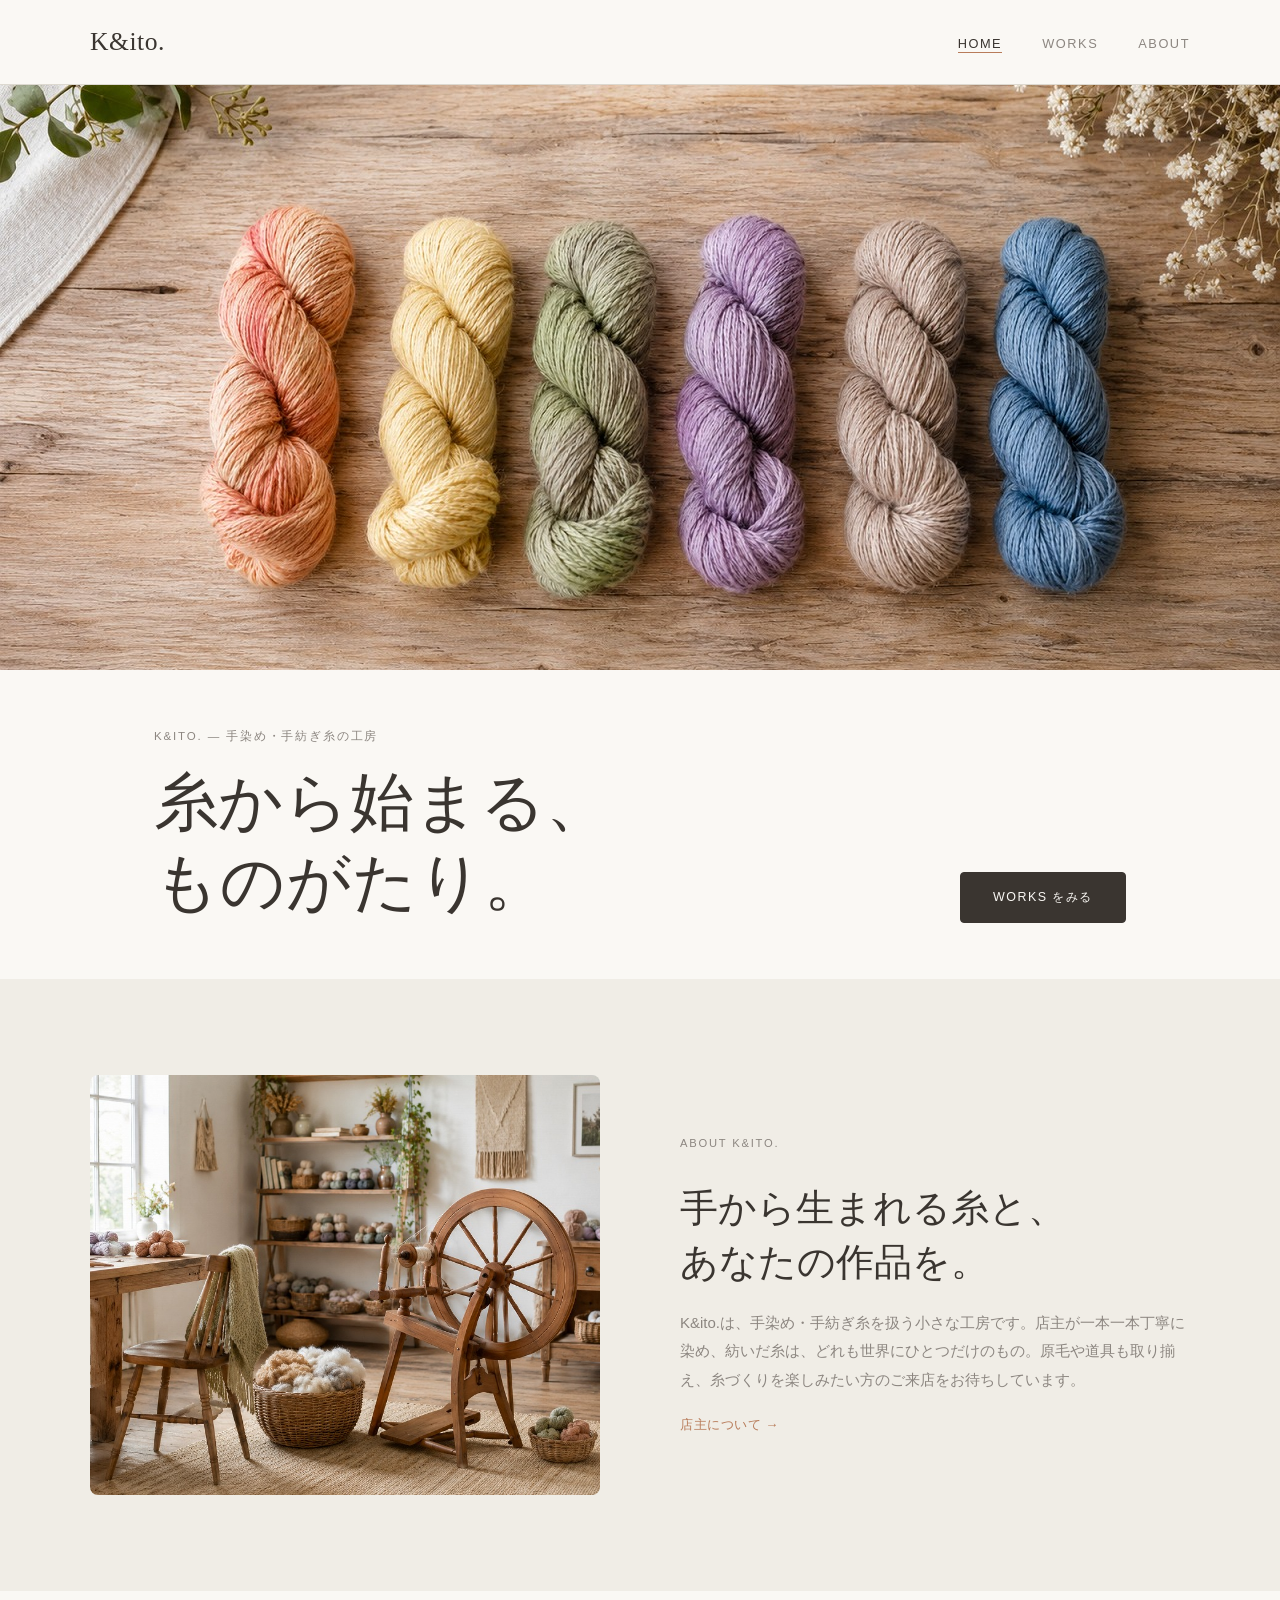
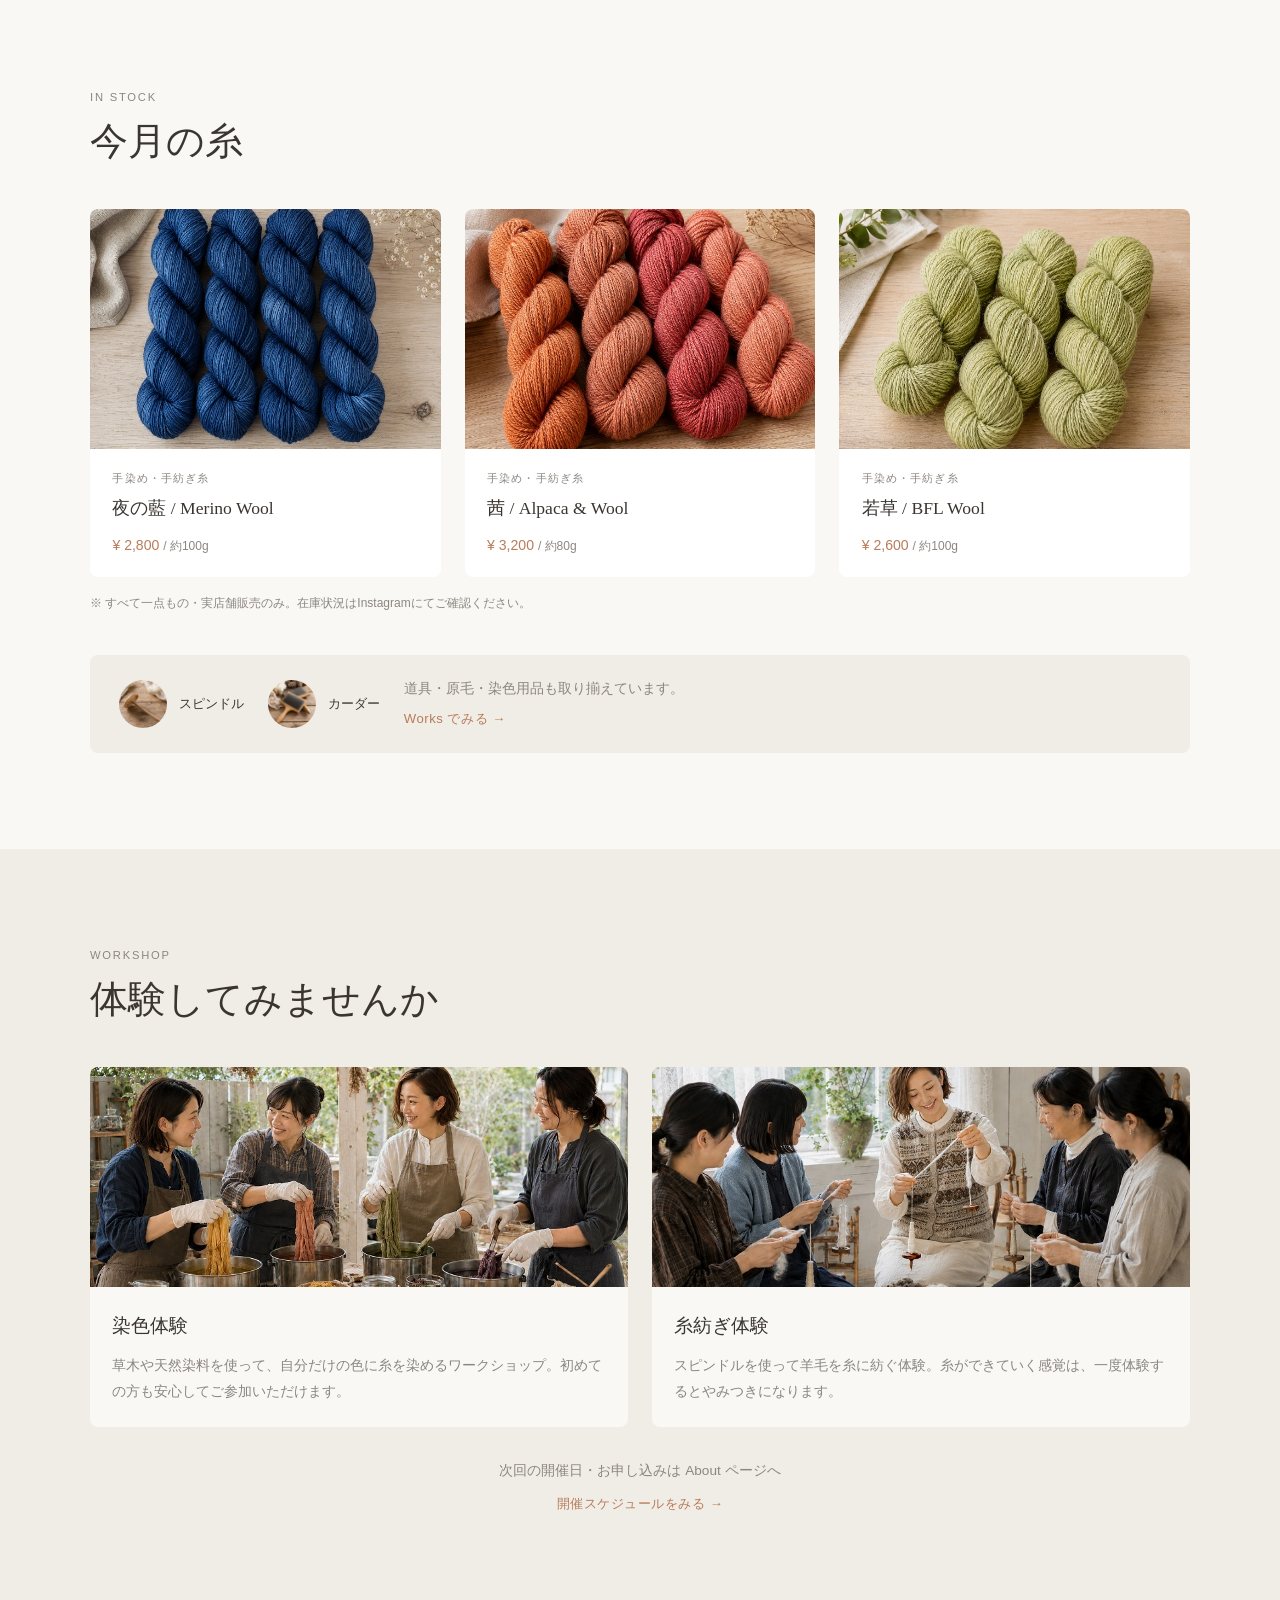
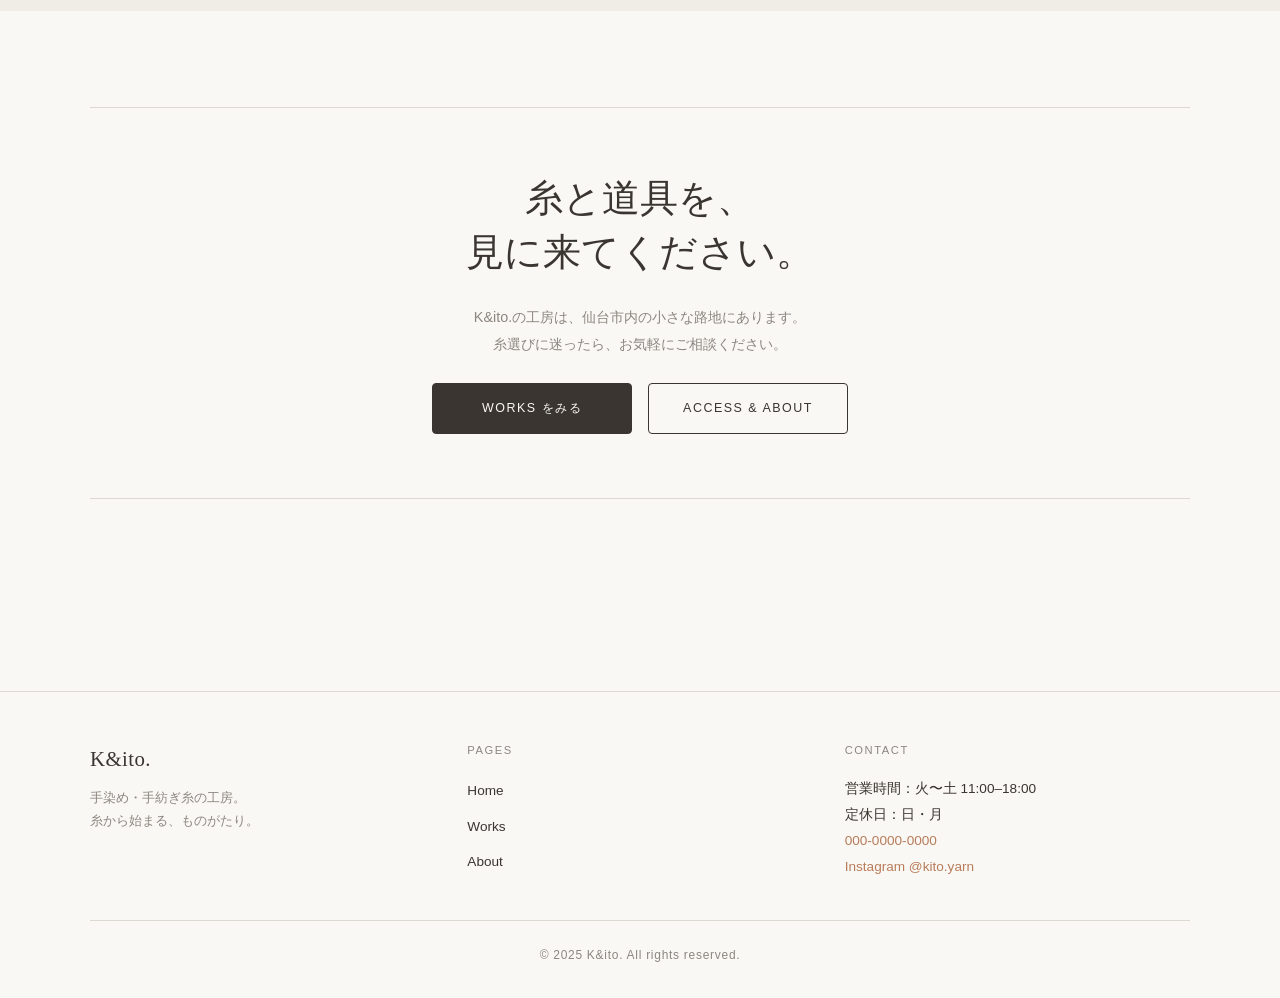
==== index.html @ 1651eb0f "Add files via upload" ====
<!DOCTYPE html>
<html lang="ja">
<head>
  <meta charset="UTF-8">
  <meta name="viewport" content="width=device-width, initial-scale=1.0">

  <!-- ===== SEO ===== -->
  <title>K&amp;ito. — 手染め・手紡ぎ糸の工房</title>
  <meta name="description" content="K&ito.は手染め・手紡ぎ糸を扱う小さな工房です。染色体験・糸紡ぎ体験のワークショップも開催しています。">
  <meta name="keywords" content="手染め糸, 手紡ぎ糸, 毛糸, 草木染め, 染色体験, 糸紡ぎ体験, ワークショップ, 仙台, 工房">
  <meta name="author" content="K&amp;ito.">
  <meta name="robots" content="index, follow">
  <link rel="canonical" href="https://ユーザー名.github.io/kito/index.html">

  <!-- ===== OGP（SNSシェア用） ===== -->
  <meta property="og:type" content="website">
  <meta property="og:title" content="K&amp;ito. — 手染め・手紡ぎ糸の工房">
  <meta property="og:description" content="手染め・手紡ぎ糸を扱う小さな工房。染色体験・糸紡ぎ体験のワークショップも開催しています。">
  <meta property="og:url" content="https://ユーザー名.github.io/kito/index.html">
  <meta property="og:image" content="https://ユーザー名.github.io/kito/img/hero.jpg">
  <meta property="og:site_name" content="K&amp;ito.">
  <meta property="og:locale" content="ja_JP">

  <!-- Twitter Card -->
  <meta name="twitter:card" content="summary_large_image">
  <meta name="twitter:title" content="K&amp;ito. — 手染め・手紡ぎ糸の工房">
  <meta name="twitter:description" content="手染め・手紡ぎ糸を扱う小さな工房。染色体験・糸紡ぎ体験のワークショップも開催しています。">
  <meta name="twitter:image" content="https://ユーザー名.github.io/kito/img/hero.jpg">

  <!-- ===== セキュリティ ===== -->
  <!-- XSS対策・クリックジャッキング対策 -->
  <meta http-equiv="X-Content-Type-Options" content="nosniff">
  <!-- 参照元情報を制限 -->
  <meta name="referrer" content="strict-origin-when-cross-origin">
  <!-- CSP：読み込み元を限定（Google Fonts・自サイトのみ許可） -->
  <meta http-equiv="Content-Security-Policy"
    content="default-src 'self';
             style-src 'self' https://fonts.googleapis.com;
             font-src 'self' https://fonts.gstatic.com;
             img-src 'self' data:;
             script-src 'self' 'unsafe-inline';
             frame-ancestors 'none';">

  <link rel="stylesheet" href="style.css">
</head>
<body>

  <!-- ===== HEADER ===== -->
  <header class="site-header">
    <div class="container">
      <a href="index.html" class="site-logo">K&amp;ito.</a>

      <!-- ハンバーガーボタン（モバイル） -->
      <button class="nav-toggle" aria-label="メニューを開く" aria-expanded="false">
        <span></span>
        <span></span>
        <span></span>
      </button>

      <!-- ナビゲーション -->
      <nav aria-label="メインナビゲーション">
        <ul class="site-nav">
          <li><a href="index.html" class="active">Home</a></li>
          <li><a href="works.html">Works</a></li>
          <li><a href="about.html">About</a></li>
        </ul>
      </nav>
    </div>
  </header>

  <!-- ===== MAIN CONTENT ===== -->
  <main>

    <!-- 1. Hero -->
    <section class="hero">
      <!-- 上：写真 -->
      <div class="hero-img-wrap">
        <img src="img/hero.jpg" alt="手染めされたカラフルな毛糸がかせになって並んでいる様子" class="hero-img">
      </div>
      <!-- 下：テキスト -->
      <div class="hero-text">
        <div class="hero-text-left">
          <p class="hero-sub">K&amp;ito. — 手染め・手紡ぎ糸の工房</p>
          <h1 class="hero-title">糸から始まる、<br>ものがたり。</h1>
        </div>
        <a href="works.html" class="btn">Works をみる</a>
      </div>
    </section>

    <!-- 2. 工房・世界観 -->
    <section class="about-intro section">
      <div class="container">
        <div class="about-intro-inner">
          <div class="about-intro-img-wrap">
            <img src="img/atelier.jpg" alt="工房の様子。糸車と毛糸が並ぶ手紡ぎの作業スペース" class="about-intro-img">
          </div>
          <div class="about-intro-text">
            <p class="label">About K&amp;ito.</p>
            <h2 class="heading-serif">手から生まれる糸と、<br>あなたの作品を。</h2>
            <p>K&amp;ito.は、手染め・手紡ぎ糸を扱う小さな工房です。店主が一本一本丁寧に染め、紡いだ糸は、どれも世界にひとつだけのもの。原毛や道具も取り揃え、糸づくりを楽しみたい方のご来店をお待ちしています。</p>
            <a href="about.html" class="link-arrow">店主について →</a>
          </div>
        </div>
      </div>
    </section>

    <!-- 3. 手染め糸チラ見せ -->
    <section class="pickup section">
      <div class="container">
        <div class="section-header">
          <p class="label">In stock</p>
          <h2 class="heading-serif">今月の糸</h2>
        </div>
        <div class="pickup-grid">
          <article class="yarn-card">
            <div class="yarn-card-img-wrap">
              <img src="img/yarn1.jpg" alt="深い藍色に染められた手紡ぎメリノウール" class="yarn-card-img">
            </div>
            <div class="yarn-card-body">
              <p class="yarn-card-type">手染め・手紡ぎ糸</p>
              <h3 class="yarn-card-name">夜の藍 / Merino Wool</h3>
              <p class="yarn-card-price">¥ 2,800 <span>/ 約100g</span></p>
            </div>
          </article>
          <article class="yarn-card">
            <div class="yarn-card-img-wrap">
              <img src="img/yarn2.jpg" alt="茜色に染められた手紡ぎアルパカウール混糸" class="yarn-card-img">
            </div>
            <div class="yarn-card-body">
              <p class="yarn-card-type">手染め・手紡ぎ糸</p>
              <h3 class="yarn-card-name">茜 / Alpaca &amp; Wool</h3>
              <p class="yarn-card-price">¥ 3,200 <span>/ 約80g</span></p>
            </div>
          </article>
          <article class="yarn-card">
            <div class="yarn-card-img-wrap">
              <img src="img/yarn3.jpg" alt="草木染めで淡いグリーンに染まった手紡ぎ糸" class="yarn-card-img">
            </div>
            <div class="yarn-card-body">
              <p class="yarn-card-type">手染め・手紡ぎ糸</p>
              <h3 class="yarn-card-name">若草 / BFL Wool</h3>
              <p class="yarn-card-price">¥ 2,600 <span>/ 約100g</span></p>
            </div>
          </article>
        </div>
        <p class="pickup-note">※ すべて一点もの・実店舗販売のみ。在庫状況はInstagramにてご確認ください。</p>
        <div class="tools-peek">
          <div class="tools-peek-item">
            <img src="img/tool1.jpg" alt="木製のドロップスピンドル">
            <span>スピンドル</span>
          </div>
          <div class="tools-peek-item">
            <img src="img/tool2.jpg" alt="羊毛をほぐすハンドカーダー">
            <span>カーダー</span>
          </div>
          <p class="tools-peek-text">道具・原毛・染色用品も取り揃えています。<a href="works.html" class="link-arrow">Works でみる →</a></p>
        </div>
      </div>
    </section>

    <!-- 4. ワークショップ -->
    <section class="workshop section">
      <div class="container">
        <div class="section-header">
          <p class="label">Workshop</p>
          <h2 class="heading-serif">体験してみませんか</h2>
        </div>
        <div class="workshop-grid">
          <article class="workshop-card">
            <div class="workshop-card-img-wrap">
              <img src="img/ws-dyeing.jpg" alt="染色体験ワークショップの様子。参加者が鍋で糸を染めている" class="workshop-card-img">
            </div>
            <div class="workshop-card-body">
              <h3>染色体験</h3>
              <p>草木や天然染料を使って、自分だけの色に糸を染めるワークショップ。初めての方も安心してご参加いただけます。</p>
            </div>
          </article>
          <article class="workshop-card">
            <div class="workshop-card-img-wrap">
              <img src="img/ws-spinning.jpg" alt="糸紡ぎ体験の様子。参加者がスピンドルで羊毛を紡いでいる" class="workshop-card-img">
            </div>
            <div class="workshop-card-body">
              <h3>糸紡ぎ体験</h3>
              <p>スピンドルを使って羊毛を糸に紡ぐ体験。糸ができていく感覚は、一度体験するとやみつきになります。</p>
            </div>
          </article>
        </div>
        <div class="workshop-cta">
          <p>次回の開催日・お申し込みは About ページへ</p>
          <a href="about.html" class="link-arrow">開催スケジュールをみる →</a>
        </div>
      </div>
    </section>

    <!-- 5. CTA -->
    <section class="cta-section section">
      <div class="container">
        <div class="cta-inner">
          <h2 class="heading-serif">糸と道具を、<br>見に来てください。</h2>
          <p>K&amp;ito.の工房は、仙台市内の小さな路地にあります。<br>糸選びに迷ったら、お気軽にご相談ください。</p>
          <div class="cta-btns">
            <a href="works.html" class="btn">Works をみる</a>
            <a href="about.html" class="btn btn-outline">Access &amp; About</a>
          </div>
        </div>
      </div>
    </section>

  </main>

  <!-- ===== FOOTER ===== -->
  <footer class="site-footer">
    <div class="container">
      <div class="footer-inner">

        <!-- ブランド -->
        <div class="footer-brand">
          <a href="index.html" class="site-logo">K&amp;ito.</a>
          <p>手染め・手紡ぎ糸の工房。<br>糸から始まる、ものがたり。</p>
        </div>

        <!-- ナビ -->
        <nav class="footer-nav" aria-label="フッターナビゲーション">
          <h3>Pages</h3>
          <ul>
            <li><a href="index.html">Home</a></li>
            <li><a href="works.html">Works</a></li>
            <li><a href="about.html">About</a></li>
          </ul>
        </nav>

        <!-- 連絡先 -->
        <div class="footer-contact">
          <h3>Contact</h3>
          <p>
            営業時間：火〜土 11:00–18:00<br>
            定休日：日・月<br>
            <a href="tel:000-0000-0000">000-0000-0000</a><br>
            <a href="https://instagram.com/" target="_blank" rel="noopener">Instagram @kito.yarn</a>
          </p>
        </div>

      </div>

      <div class="footer-bottom">
        <p>&copy; 2025 K&amp;ito. All rights reserved.</p>
      </div>
    </div>
  </footer>

  <!-- TOPへ戻るボタン（スマホのみ） -->
  <button class="back-to-top" aria-label="ページトップへ戻る">↑</button>

  <!-- ===== JavaScript ===== -->
  <script>
    // ハンバーガーメニュー
    const toggle = document.querySelector('.nav-toggle');
    const nav    = document.querySelector('.site-nav');

    toggle.addEventListener('click', () => {
      const isOpen = nav.classList.toggle('open');
      toggle.setAttribute('aria-expanded', isOpen);
    });

    // 現在のページのナビリンクにactiveクラスを付与
    const currentPage = location.pathname.split('/').pop() || 'index.html';
    document.querySelectorAll('.site-nav a').forEach(link => {
      link.classList.remove('active');
      if (link.getAttribute('href') === currentPage) {
        link.classList.add('active');
      }
    });

    // TOPへ戻るボタン
    const backToTop = document.querySelector('.back-to-top');
    window.addEventListener('scroll', () => {
      if (window.scrollY > 300) {
        backToTop.classList.add('visible');
      } else {
        backToTop.classList.remove('visible');
      }
    });
    backToTop.addEventListener('click', () => {
      window.scrollTo({ top: 0, behavior: 'smooth' });
    });
  </script>

</body>
</html>
---- style.css ----
/* ===========================
   K&ito. — Global Styles
   =========================== */

/* Google Fonts */
@import url('https://fonts.googleapis.com/css2?family=Cormorant+Garamond:ital,wght@0,300;0,400;0,500;1,300;1,400&family=Jost:wght@300;400;500&display=swap');

/* CSS Variables */
:root {
  --color-bg:        #FAF8F4;
  --color-surface:   #F0EDE6;
  --color-border:    #DDD9D0;
  --color-text:      #3A3530;
  --color-muted:     #8C8680;
  --color-accent:    #B87C5A;
  --color-white:     #FFFFFF;

  --font-serif:      'Cormorant Garamond', Georgia, serif;
  --font-sans:       'Jost', sans-serif;

  --spacing-xs:      0.5rem;
  --spacing-sm:      1rem;
  --spacing-md:      2rem;
  --spacing-lg:      4rem;
  --spacing-xl:      6rem;

  --radius-sm:       4px;
  --radius-md:       8px;

  --transition:      0.25s ease;
  --max-width:       1100px;
}

/* Reset */
*, *::before, *::after {
  box-sizing: border-box;
  margin: 0;
  padding: 0;
}

html {
  scroll-behavior: smooth;
}

body {
  background-color: var(--color-bg);
  color: var(--color-text);
  font-family: var(--font-sans);
  font-weight: 300;
  font-size: 15px;
  line-height: 1.8;
  -webkit-font-smoothing: antialiased;
}

img {
  display: block;
  max-width: 100%;
  height: auto;
}

a {
  color: inherit;
  text-decoration: none;
}

/* ===========================
   共通レイアウト
   =========================== */

.container {
  width: 90%;
  max-width: var(--max-width);
  margin: 0 auto;
}

/* ===========================
   Header
   =========================== */

.site-header {
  position: sticky;
  top: 0;
  z-index: 100;
  background-color: var(--color-bg);
  border-bottom: 1px solid var(--color-border);
  padding: 1.2rem 0;
}

.site-header .container {
  display: flex;
  align-items: center;
  justify-content: space-between;
}

/* ロゴ */
.site-logo {
  font-family: var(--font-serif);
  font-size: 1.6rem;
  font-weight: 400;
  letter-spacing: 0.02em;
  color: var(--color-text);
  transition: color var(--transition);
}

.site-logo:hover {
  color: var(--color-accent);
}

/* ナビゲーション */
.site-nav {
  display: flex;
  align-items: center;
  gap: 2.5rem;
  list-style: none;
}

.site-nav a {
  font-family: var(--font-sans);
  font-size: 0.8rem;
  font-weight: 400;
  letter-spacing: 0.12em;
  text-transform: uppercase;
  color: var(--color-muted);
  position: relative;
  padding-bottom: 2px;
  transition: color var(--transition);
}

.site-nav a::after {
  content: '';
  position: absolute;
  bottom: 0;
  left: 0;
  width: 0;
  height: 1px;
  background-color: var(--color-accent);
  transition: width var(--transition);
}

.site-nav a:hover,
.site-nav a.active {
  color: var(--color-text);
}

.site-nav a:hover::after,
.site-nav a.active::after {
  width: 100%;
}

/* ハンバーガーメニュー（モバイル用） */
.nav-toggle {
  display: none;
  flex-direction: column;
  gap: 5px;
  cursor: pointer;
  padding: 4px;
  background: none;
  border: none;
}

.nav-toggle span {
  display: block;
  width: 24px;
  height: 1px;
  background-color: var(--color-text);
  transition: all var(--transition);
}

/* ===========================
   Footer
   =========================== */

.site-footer {
  border-top: 1px solid var(--color-border);
  padding: 3rem 0 2rem;
  margin-top: var(--spacing-xl);
}

.footer-inner {
  display: grid;
  grid-template-columns: 1fr 1fr 1fr;
  gap: 2rem;
  margin-bottom: 2.5rem;
}

.footer-brand .site-logo {
  font-size: 1.3rem;
  display: inline-block;
  margin-bottom: 0.5rem;
}

.footer-brand p {
  font-size: 0.8rem;
  color: var(--color-muted);
  line-height: 1.8;
}

.footer-nav h3,
.footer-contact h3 {
  font-family: var(--font-sans);
  font-size: 0.7rem;
  font-weight: 500;
  letter-spacing: 0.14em;
  text-transform: uppercase;
  color: var(--color-muted);
  margin-bottom: 1rem;
}

.footer-nav ul {
  list-style: none;
  display: flex;
  flex-direction: column;
  gap: 0.5rem;
}

.footer-nav a {
  font-size: 0.85rem;
  color: var(--color-text);
  transition: color var(--transition);
}

.footer-nav a:hover {
  color: var(--color-accent);
}

.footer-contact p {
  font-size: 0.85rem;
  color: var(--color-text);
  line-height: 1.9;
}

.footer-contact a {
  color: var(--color-accent);
  transition: opacity var(--transition);
}

.footer-contact a:hover {
  opacity: 0.7;
}

.footer-bottom {
  border-top: 1px solid var(--color-border);
  padding-top: 1.5rem;
  text-align: center;
  font-size: 0.75rem;
  color: var(--color-muted);
  letter-spacing: 0.06em;
}

/* ===========================
   Responsive
   =========================== */

@media (max-width: 768px) {
  .nav-toggle {
    display: flex;
    margin-left: auto; /* ← 右寄せ */
  }

  .site-nav {
    display: none;
    position: absolute;
    top: 100%;
    left: 0;
    right: 0;
    background-color: var(--color-bg);
    border-bottom: 1px solid var(--color-border);
    flex-direction: column;
    align-items: flex-start;
    gap: 0;
    padding: 1rem 5%;
  }

  .site-nav.open {
    display: flex;
  }

  .site-nav li {
    width: 100%;
    padding: 0.75rem 0;
    border-bottom: 1px solid var(--color-surface);
  }

  .site-nav a {
    font-size: 0.85rem;
  }

  .footer-inner {
    grid-template-columns: 1fr;
    gap: 2rem;
  }
}

/* ===========================
   共通パーツ
   =========================== */

.section {
  padding: var(--spacing-xl) 0;
}

.section-header {
  margin-bottom: 2.5rem;
}

.label {
  font-size: 0.7rem;
  font-weight: 500;
  letter-spacing: 0.16em;
  text-transform: uppercase;
  color: var(--color-muted);
  margin-bottom: 0.5rem;
}

.heading-serif {
  font-family: var(--font-serif);
  font-size: clamp(1.6rem, 3vw, 2.4rem);
  font-weight: 400;
  line-height: 1.4;
  color: var(--color-text);
}

.btn {
  display: inline-block;
  font-family: var(--font-sans);
  font-size: 0.78rem;
  font-weight: 400;
  letter-spacing: 0.12em;
  text-transform: uppercase;
  color: var(--color-bg);
  background-color: var(--color-text);
  padding: 0.85rem 2rem;
  border: 1px solid var(--color-text);
  border-radius: var(--radius-sm);
  transition: background-color var(--transition), color var(--transition);
}

.btn:hover {
  background-color: var(--color-accent);
  border-color: var(--color-accent);
}

.btn-outline {
  background-color: transparent;
  color: var(--color-text);
}

.btn-outline:hover {
  background-color: var(--color-accent);
  border-color: var(--color-accent);
  color: var(--color-bg);
}

.link-arrow {
  font-size: 0.82rem;
  color: var(--color-accent);
  letter-spacing: 0.04em;
  transition: opacity var(--transition);
}

.link-arrow:hover {
  opacity: 0.7;
}

/* ===========================
   Hero（上下2分割・C案）
   =========================== */

.hero {
  display: flex;
  flex-direction: column;
}

/* 上：写真エリア */
.hero-img-wrap {
  width: 100%;
  height: 65vh;
  min-height: 380px;
  overflow: hidden;
}

.hero-img {
  width: 100%;
  height: 100%;
  object-fit: cover;
  object-position: center;
  transition: transform 0.8s ease;
}

.hero-img-wrap:hover .hero-img {
  transform: scale(1.02);
}

/* 下：テキストエリア */
.hero-text {
  background-color: var(--color-bg);
  padding: 3.5rem 5%;
  max-width: var(--max-width);
  margin: 0 auto;
  width: 100%;
  display: grid;
  grid-template-columns: 1fr auto;
  align-items: end;
  gap: 2rem;
}

.hero-text-left {
  display: flex;
  flex-direction: column;
  gap: 1rem;
}

.hero-sub {
  font-size: 0.72rem;
  letter-spacing: 0.16em;
  text-transform: uppercase;
  color: var(--color-muted);
}

.hero-title {
  font-family: var(--font-serif);
  font-size: clamp(2.4rem, 5vw, 4.2rem);
  font-weight: 300;
  line-height: 1.25;
  color: var(--color-text);
}

@media (max-width: 768px) {
  .hero-img-wrap {
    height: 52vw;
    min-height: 260px;
  }

  .hero-text {
    grid-template-columns: 1fr;
    padding: 2.5rem 5%;
    gap: 1.5rem;
  }

  /* ①ボタンを中央揃え・幅を揃える */
  .hero-text .btn {
    width: 100%;
    text-align: center;
    max-width: 260px;
    margin: 2rem auto 0; /* ← 上に余白を追加 */
  }
}

/* ===========================
   TOPへ戻るボタン
   =========================== */

.back-to-top {
  position: fixed;
  bottom: 2rem;
  right: 1.5rem;
  width: 44px;
  height: 44px;
  background-color: var(--color-text);
  color: var(--color-bg);
  border: none;
  border-radius: 50%;
  cursor: pointer;
  display: flex;
  align-items: center;
  justify-content: center;
  font-size: 1.1rem;
  opacity: 0;
  pointer-events: none;
  transform: translateY(10px);
  transition: opacity 0.3s ease, transform 0.3s ease, background-color 0.2s ease;
  z-index: 200;
}

.back-to-top.visible {
  opacity: 1;
  pointer-events: auto;
  transform: translateY(0);
}

.back-to-top:hover {
  background-color: var(--color-accent);
}

/* スマホのみ表示 */
@media (min-width: 769px) {
  .back-to-top {
    display: none;
  }
}

/* ===========================
   About Intro
   =========================== */

.about-intro {
  background-color: var(--color-surface);
}

.about-intro-inner {
  display: grid;
  grid-template-columns: 1fr 1fr;
  gap: 5rem;
  align-items: center;
}

.about-intro-img-wrap {
  overflow: hidden;
  border-radius: var(--radius-md);
}

.about-intro-img {
  width: 100%;
  height: 420px;
  object-fit: cover;
  transition: transform 0.6s ease;
}

.about-intro-img-wrap:hover .about-intro-img {
  transform: scale(1.03);
}

.about-intro-text {
  display: flex;
  flex-direction: column;
  gap: 1.2rem;
}

.about-intro-text p {
  color: var(--color-muted);
  line-height: 1.9;
}

/* ===========================
   Pickup（糸チラ見せ）
   =========================== */

.pickup-grid {
  display: grid;
  grid-template-columns: repeat(3, 1fr);
  gap: 1.5rem;
  margin-bottom: 1rem;
}

.yarn-card {
  background: var(--color-white);
  border-radius: var(--radius-md);
  overflow: hidden;
  transition: transform var(--transition), box-shadow var(--transition);
}

.yarn-card:hover {
  transform: translateY(-4px);
  box-shadow: 0 12px 32px rgba(58, 53, 48, 0.1);
}

.yarn-card-img-wrap {
  overflow: hidden;
  height: 240px;
}

.yarn-card-img {
  width: 100%;
  height: 100%;
  object-fit: cover;
  transition: transform 0.5s ease;
}

.yarn-card:hover .yarn-card-img {
  transform: scale(1.05);
}

.yarn-card-body {
  padding: 1.2rem 1.4rem;
}

.yarn-card-type {
  font-size: 0.7rem;
  letter-spacing: 0.1em;
  color: var(--color-muted);
  margin-bottom: 0.3rem;
}

.yarn-card-name {
  font-family: var(--font-serif);
  font-size: 1.1rem;
  font-weight: 400;
  margin-bottom: 0.5rem;
}

.yarn-card-price {
  font-size: 0.88rem;
  color: var(--color-accent);
}

.yarn-card-price span {
  font-size: 0.75rem;
  color: var(--color-muted);
}

.pickup-note {
  font-size: 0.75rem;
  color: var(--color-muted);
  margin-bottom: 2.5rem;
}

/* 道具チラ見せ */
.tools-peek {
  display: flex;
  align-items: center;
  gap: 1.5rem;
  padding: 1.4rem 1.8rem;
  background: var(--color-surface);
  border-radius: var(--radius-md);
}

.tools-peek-item {
  display: flex;
  align-items: center;
  gap: 0.75rem;
  flex-shrink: 0;
}

.tools-peek-item img {
  width: 48px;
  height: 48px;
  border-radius: 50%;
  object-fit: cover;
}

.tools-peek-item span {
  font-size: 0.8rem;
  color: var(--color-text);
}

.tools-peek-text {
  font-size: 0.85rem;
  color: var(--color-muted);
  display: flex;
  flex-direction: column;
  gap: 0.3rem;
}

/* ===========================
   Workshop
   =========================== */

.workshop {
  background-color: var(--color-surface);
}

.workshop-grid {
  display: grid;
  grid-template-columns: 1fr 1fr;
  gap: 1.5rem;
  margin-bottom: 2rem;
}

.workshop-card {
  background: var(--color-bg);
  border-radius: var(--radius-md);
  overflow: hidden;
}

.workshop-card-img-wrap {
  overflow: hidden;
  height: 220px;
}

.workshop-card-img {
  width: 100%;
  height: 100%;
  object-fit: cover;
  transition: transform 0.5s ease;
}

.workshop-card:hover .workshop-card-img {
  transform: scale(1.04);
}

.workshop-card-body {
  padding: 1.4rem;
}

.workshop-card-body h3 {
  font-family: var(--font-serif);
  font-size: 1.2rem;
  font-weight: 400;
  margin-bottom: 0.6rem;
}

.workshop-card-body p {
  font-size: 0.85rem;
  color: var(--color-muted);
  line-height: 1.9;
}

.workshop-cta {
  text-align: center;
  display: flex;
  flex-direction: column;
  gap: 0.5rem;
  align-items: center;
}

.workshop-cta p {
  font-size: 0.85rem;
  color: var(--color-muted);
}

/* ===========================
   CTA Section
   =========================== */

.cta-inner {
  text-align: center;
  display: flex;
  flex-direction: column;
  align-items: center;
  gap: 1.5rem;
  padding: var(--spacing-lg) 0;
  border-top: 1px solid var(--color-border);
  border-bottom: 1px solid var(--color-border);
}

.cta-inner p {
  color: var(--color-muted);
  font-size: 0.9rem;
  line-height: 1.9;
}

.cta-btns {
  display: flex;
  gap: 1rem;
  flex-wrap: wrap;
  justify-content: center;
}

/* ⑤PCでもボタン幅を揃える */
.cta-btns .btn {
  min-width: 200px;
  text-align: center;
}

/* スマホ時はボタンを同じ幅に揃える */
@media (max-width: 768px) {
  .cta-btns {
    flex-direction: column;
    align-items: stretch;
    width: 100%;
    max-width: 300px;
  }

  .cta-btns .btn {
    text-align: center;
    width: 100%;
    min-width: unset;
  }
}

/* ===========================
   Responsive — index
   =========================== */

@media (max-width: 768px) {
  .hero {
    height: 80vh;
  }

  .about-intro-inner {
    grid-template-columns: 1fr;
    gap: 2rem;
  }

  .about-intro-img {
    height: 280px;
  }

  .pickup-grid {
    grid-template-columns: 1fr;
  }

  .yarn-card-img-wrap {
    height: 200px;
  }

  .workshop-grid {
    grid-template-columns: 1fr;
  }

  .tools-peek {
    flex-direction: column;
    align-items: flex-start;
  }
}

/* ===========================
   Page Hero（ページタイトル）
   =========================== */

.page-hero {
  border-bottom: 1px solid var(--color-border);
  padding-bottom: 3rem;
}

.page-hero h1 {
  font-size: clamp(2.4rem, 5vw, 4rem);
  margin: 0.4rem 0 1rem;
}

.page-hero-desc {
  color: var(--color-muted);
  font-size: 0.9rem;
  line-height: 1.9;
}

.section-desc {
  color: var(--color-muted);
  font-size: 0.88rem;
  line-height: 1.9;
  margin-top: 0.75rem;
  max-width: 560px;
}

/* ===========================
   Works — Yarn Grid
   =========================== */

.works-yarn-grid {
  display: grid;
  grid-template-columns: repeat(2, 1fr);
  gap: 1.5rem;
  margin-bottom: 1rem;
}

.yarn-card--large .yarn-card-img-wrap {
  height: 300px;
}

.yarn-card-detail {
  font-size: 0.78rem;
  color: var(--color-muted);
  line-height: 1.8;
  margin-bottom: 0.6rem;
}

.works-note {
  font-size: 0.75rem;
  color: var(--color-muted);
  margin-top: 1rem;
  padding-top: 1rem;
  border-top: 1px solid var(--color-border);
}

/* ===========================
   Gallery
   =========================== */

.gallery {
  background-color: var(--color-surface);
}

.gallery-grid {
  display: grid;
  grid-template-columns: repeat(3, 1fr);
  grid-template-rows: auto auto;
  gap: 10px;
  margin-bottom: 1.5rem;
}

.gallery-item {
  overflow: hidden;
  border-radius: var(--radius-sm);
}

.gallery-item img {
  width: 100%;
  height: 200px;
  object-fit: cover;
  transition: transform 0.5s ease;
}

.gallery-item:hover img {
  transform: scale(1.04);
}

.gallery-item--tall {
  grid-row: span 2;
}

.gallery-item--tall img {
  height: 100%;
  min-height: 410px;
}

.gallery-item--wide {
  grid-column: span 2;
}

.gallery-item--wide img {
  height: 200px;
}

.gallery-inquiry {
  font-size: 0.85rem;
  color: var(--color-muted);
  display: flex;
  gap: 0.5rem;
  align-items: center;
  flex-wrap: wrap;
}

/* ===========================
   Tools Grid
   =========================== */

.tools-grid {
  display: grid;
  grid-template-columns: repeat(3, 1fr);
  gap: 1.2rem;
  margin-bottom: 1rem;
}

.tool-card {
  background: var(--color-white);
  border-radius: var(--radius-md);
  overflow: hidden;
  transition: transform var(--transition), box-shadow var(--transition);
}

.tool-card:hover {
  transform: translateY(-3px);
  box-shadow: 0 8px 24px rgba(58, 53, 48, 0.08);
}

.tool-card-img-wrap {
  overflow: hidden;
  height: 160px;
}

.tool-card-img {
  width: 100%;
  height: 100%;
  object-fit: cover;
  transition: transform 0.5s ease;
}

.tool-card:hover .tool-card-img {
  transform: scale(1.05);
}

.tool-card-body {
  padding: 1rem 1.2rem;
}

.tool-card-name {
  font-family: var(--font-serif);
  font-size: 1rem;
  font-weight: 400;
  margin: 0.3rem 0 0.5rem;
}

/* ===========================
   Handmade（作品・おまけ）
   =========================== */

.handmade {
  background-color: var(--color-surface);
}

.handmade-inner {
  display: grid;
  grid-template-columns: 1fr 1fr;
  gap: 5rem;
  align-items: center;
}

.handmade-imgs {
  display: grid;
  grid-template-columns: 1fr 1fr;
  gap: 8px;
}

.handmade-imgs img {
  width: 100%;
  height: 160px;
  object-fit: cover;
  border-radius: var(--radius-sm);
}

.handmade-text {
  display: flex;
  flex-direction: column;
  gap: 1.2rem;
}

.handmade-text p {
  font-size: 0.88rem;
  color: var(--color-muted);
  line-height: 1.9;
}

/* ===========================
   Responsive — works
   =========================== */

@media (max-width: 768px) {
  .works-yarn-grid {
    grid-template-columns: 1fr;
  }

  .yarn-card--large .yarn-card-img-wrap {
    height: 220px;
  }

  .gallery-grid {
    grid-template-columns: 1fr 1fr;
  }

  .gallery-item--tall {
    grid-row: span 1;
  }

  .gallery-item--tall img {
    height: 200px;
    min-height: unset;
  }

  .gallery-item--wide {
    grid-column: span 2;
  }

  .tools-grid {
    grid-template-columns: 1fr 1fr;
  }

  .handmade-inner {
    grid-template-columns: 1fr;
    gap: 2rem;
  }
}

@media (max-width: 480px) {
  .tools-grid {
    grid-template-columns: 1fr;
  }

  .gallery-grid {
    grid-template-columns: 1fr;
  }

  .gallery-item--wide {
    grid-column: span 1;
  }
}

/* ===========================
   Owner / Story
   =========================== */

.owner-inner {
  display: grid;
  grid-template-columns: 260px 1fr;
  gap: 6rem;
  align-items: start;
}

.owner-img-wrap {
  overflow: hidden;
  border-radius: var(--radius-md);
}

.owner-img {
  width: 100%;
  height: 320px;
  object-fit: cover;
}

.owner-tagline {
  font-family: var(--font-serif);
  font-style: italic;
  font-size: 1rem;
  color: var(--color-muted);
  margin-top: 0.4rem;
}

/* タイムライン */
.timeline {
  display: flex;
  flex-direction: column;
  gap: 0;
}

.timeline-item {
  display: grid;
  grid-template-columns: 24px 1fr;
  gap: 1.2rem;
}

.timeline-marker {
  display: flex;
  flex-direction: column;
  align-items: center;
  padding-top: 4px;
}

.timeline-dot {
  width: 10px;
  height: 10px;
  border-radius: 50%;
  background-color: var(--color-accent);
  flex-shrink: 0;
}

.timeline-line {
  width: 1px;
  flex: 1;
  background-color: var(--color-border);
  margin: 6px 0;
  min-height: 40px;
}

.timeline-content {
  padding-bottom: 2.4rem;
}

.timeline-period {
  font-size: 0.72rem;
  letter-spacing: 0.12em;
  text-transform: uppercase;
  color: var(--color-accent);
  margin-bottom: 0.3rem;
}

.timeline-title {
  font-family: var(--font-serif);
  font-size: 1.15rem;
  font-weight: 400;
  margin-bottom: 0.6rem;
}

.timeline-content p {
  font-size: 0.88rem;
  color: var(--color-muted);
  line-height: 1.95;
}

/* ===========================
   Workshop Detail
   =========================== */

.workshop-detail {
  background-color: var(--color-surface);
}

.ws-cards {
  display: grid;
  grid-template-columns: 1fr 1fr;
  gap: 1.5rem;
  margin-bottom: 3rem;
}

.ws-card {
  background: var(--color-bg);
  border-radius: var(--radius-md);
  overflow: hidden;
}

.ws-card-img-wrap {
  overflow: hidden;
  height: 220px;
}

.ws-card-img {
  width: 100%;
  height: 100%;
  object-fit: cover;
  transition: transform 0.5s ease;
}

.ws-card:hover .ws-card-img {
  transform: scale(1.04);
}

.ws-card-body {
  padding: 1.4rem 1.6rem;
}

.ws-card-title {
  font-family: var(--font-serif);
  font-size: 1.3rem;
  font-weight: 400;
  margin-bottom: 0.6rem;
}

.ws-card-desc {
  font-size: 0.85rem;
  color: var(--color-muted);
  line-height: 1.9;
  margin-bottom: 1rem;
}

.ws-card-info {
  display: grid;
  grid-template-columns: auto 1fr;
  gap: 0.3rem 1rem;
  font-size: 0.82rem;
}

.ws-card-info dt {
  color: var(--color-muted);
  font-weight: 400;
}

.ws-card-info dd {
  color: var(--color-text);
}

/* ===========================
   Calendar
   =========================== */

.calendar-wrap {
  background: var(--color-bg);
  border-radius: var(--radius-md);
  padding: 2rem 2.4rem;
  max-width: 520px;
}

.calendar-header {
  display: flex;
  align-items: center;
  justify-content: space-between;
  margin-bottom: 1.2rem;
}

.cal-month-label {
  font-family: var(--font-serif);
  font-size: 1.1rem;
  font-weight: 400;
}

.cal-prev,
.cal-next {
  background: none;
  border: 1px solid var(--color-border);
  border-radius: var(--radius-sm);
  width: 32px;
  height: 32px;
  cursor: pointer;
  font-size: 0.9rem;
  color: var(--color-text);
  transition: background-color var(--transition), color var(--transition);
  display: flex;
  align-items: center;
  justify-content: center;
}

.cal-prev:hover,
.cal-next:hover {
  background-color: var(--color-text);
  color: var(--color-bg);
}

.cal-grid {
  display: grid;
  grid-template-columns: repeat(7, 1fr);
  gap: 2px;
  margin-bottom: 4px;
}

.cal-day-name {
  text-align: center;
  font-size: 0.7rem;
  font-weight: 500;
  letter-spacing: 0.06em;
  color: var(--color-muted);
  padding: 0.3rem 0;
}

.cal-body {
  display: grid;
  grid-template-columns: repeat(7, 1fr);
  gap: 2px;
}

.cal-cell {
  position: relative;
  text-align: center;
  padding: 0.5rem 0.2rem 0.4rem;
  border-radius: var(--radius-sm);
  min-height: 44px;
  display: flex;
  flex-direction: column;
  align-items: center;
  gap: 3px;
  transition: background-color var(--transition);
}

.cal-cell--event {
  cursor: pointer;
}

.cal-cell--event:hover {
  background-color: var(--color-surface);
}

.cal-cell--today .cal-num {
  background-color: var(--color-text);
  color: var(--color-bg);
  border-radius: 50%;
  width: 24px;
  height: 24px;
  display: flex;
  align-items: center;
  justify-content: center;
}

.cal-cell--selected {
  background-color: var(--color-surface);
  outline: 1px solid var(--color-border);
}

.cal-num {
  font-size: 0.82rem;
  line-height: 1;
}

.cal-event-dot {
  display: block;
  width: 6px;
  height: 6px;
  border-radius: 50%;
}

.cal-event-dot--dyeing   { background-color: var(--color-accent); }
.cal-event-dot--spinning { background-color: #7A9E7E; }

/* 凡例 */
.calendar-legend {
  display: flex;
  gap: 1.2rem;
  align-items: center;
  font-size: 0.78rem;
  color: var(--color-muted);
  margin-top: 0.8rem;
}

.legend-dot {
  display: inline-block;
  width: 8px;
  height: 8px;
  border-radius: 50%;
  margin-right: 4px;
}

.legend-dot--dyeing   { background-color: var(--color-accent); }
.legend-dot--spinning { background-color: #7A9E7E; }

/* 選択日詳細 */
.calendar-selected {
  margin-top: 1rem;
  min-height: 60px;
}

.cal-detail {
  background: var(--color-surface);
  border-radius: var(--radius-sm);
  padding: 1rem 1.2rem;
  display: flex;
  flex-direction: column;
  gap: 0.5rem;
}

.cal-detail-date {
  font-family: var(--font-serif);
  font-size: 1rem;
  color: var(--color-text);
}

.cal-detail-event {
  font-size: 0.85rem;
  display: flex;
  align-items: center;
  gap: 0.5rem;
  color: var(--color-text);
}

.cal-detail-note {
  font-size: 0.75rem;
  color: var(--color-muted);
  margin-top: 0.3rem;
}

.calendar-note {
  font-size: 0.75rem;
  color: var(--color-muted);
  line-height: 1.8;
  margin-top: 1rem;
}

/* ===========================
   Access
   =========================== */

.access-inner {
  display: grid;
  grid-template-columns: 1fr 1fr;
  gap: 4rem;
  align-items: start;
}

.access-dl {
  display: grid;
  grid-template-columns: auto 1fr;
  gap: 0.6rem 2rem;
  font-size: 0.88rem;
  margin-bottom: 1.5rem;
}

.access-dl dt {
  font-weight: 400;
  color: var(--color-muted);
  white-space: nowrap;
}

.access-dl dd {
  color: var(--color-text);
  line-height: 1.8;
}

.access-dl a {
  color: var(--color-accent);
  transition: opacity var(--transition);
}

.access-dl a:hover { opacity: 0.7; }

.access-note {
  font-size: 0.75rem;
  color: var(--color-muted);
  line-height: 1.9;
  border-top: 1px solid var(--color-border);
  padding-top: 1rem;
}

.access-map-wrap {
  position: sticky;
  top: 5rem;
}

.access-map-placeholder {
  width: 100%;
  height: 320px;
  background: var(--color-surface);
  border: 1px solid var(--color-border);
  border-radius: var(--radius-md);
  display: flex;
  flex-direction: column;
  align-items: center;
  justify-content: center;
  gap: 0.5rem;
  color: var(--color-muted);
  font-size: 0.85rem;
}

/* ===========================
   Responsive — about
   =========================== */

@media (max-width: 768px) {
  .owner-inner {
    grid-template-columns: 1fr;
    gap: 2.5rem;
  }

  .owner-img {
    height: 240px;
  }

  .ws-cards {
    grid-template-columns: 1fr;
  }

  .calendar-wrap {
    padding: 1.4rem;
  }

  .access-inner {
    grid-template-columns: 1fr;
    gap: 2rem;
  }

  .access-map-wrap {
    position: static;
  }
}
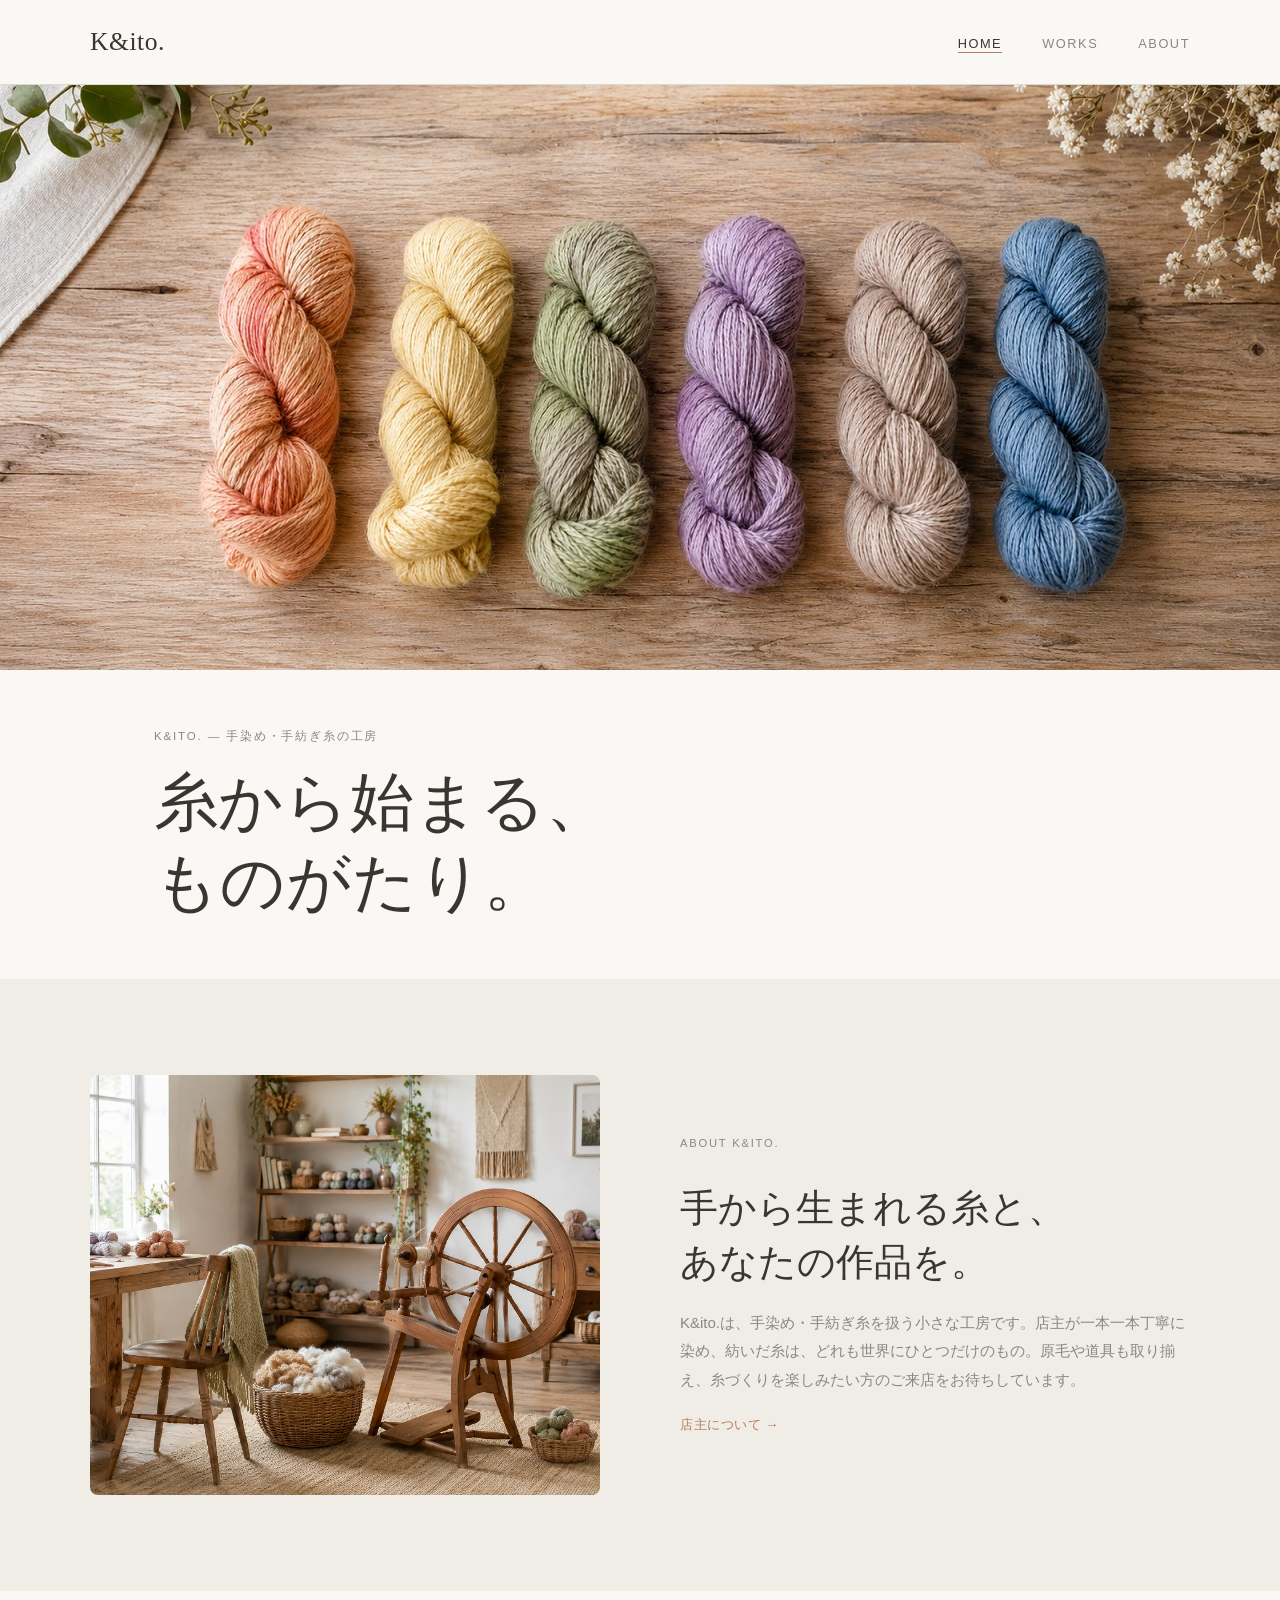
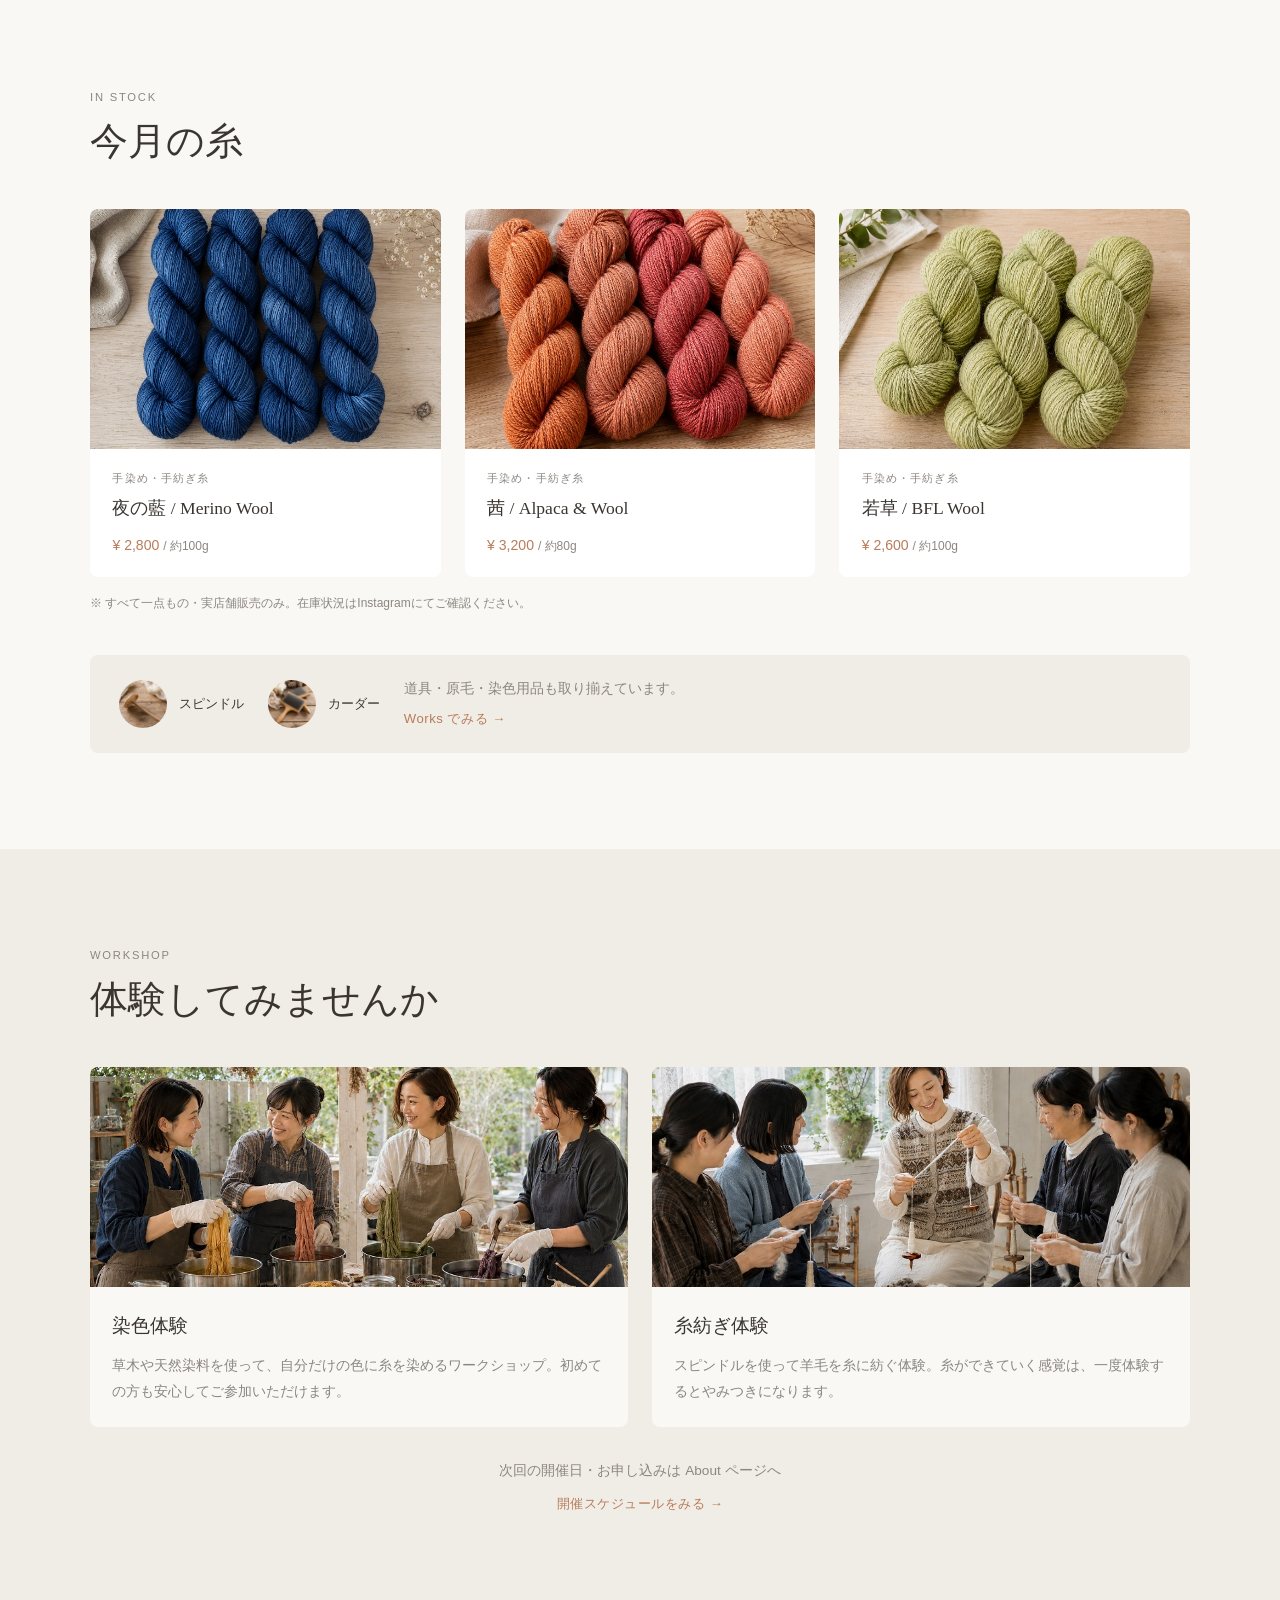
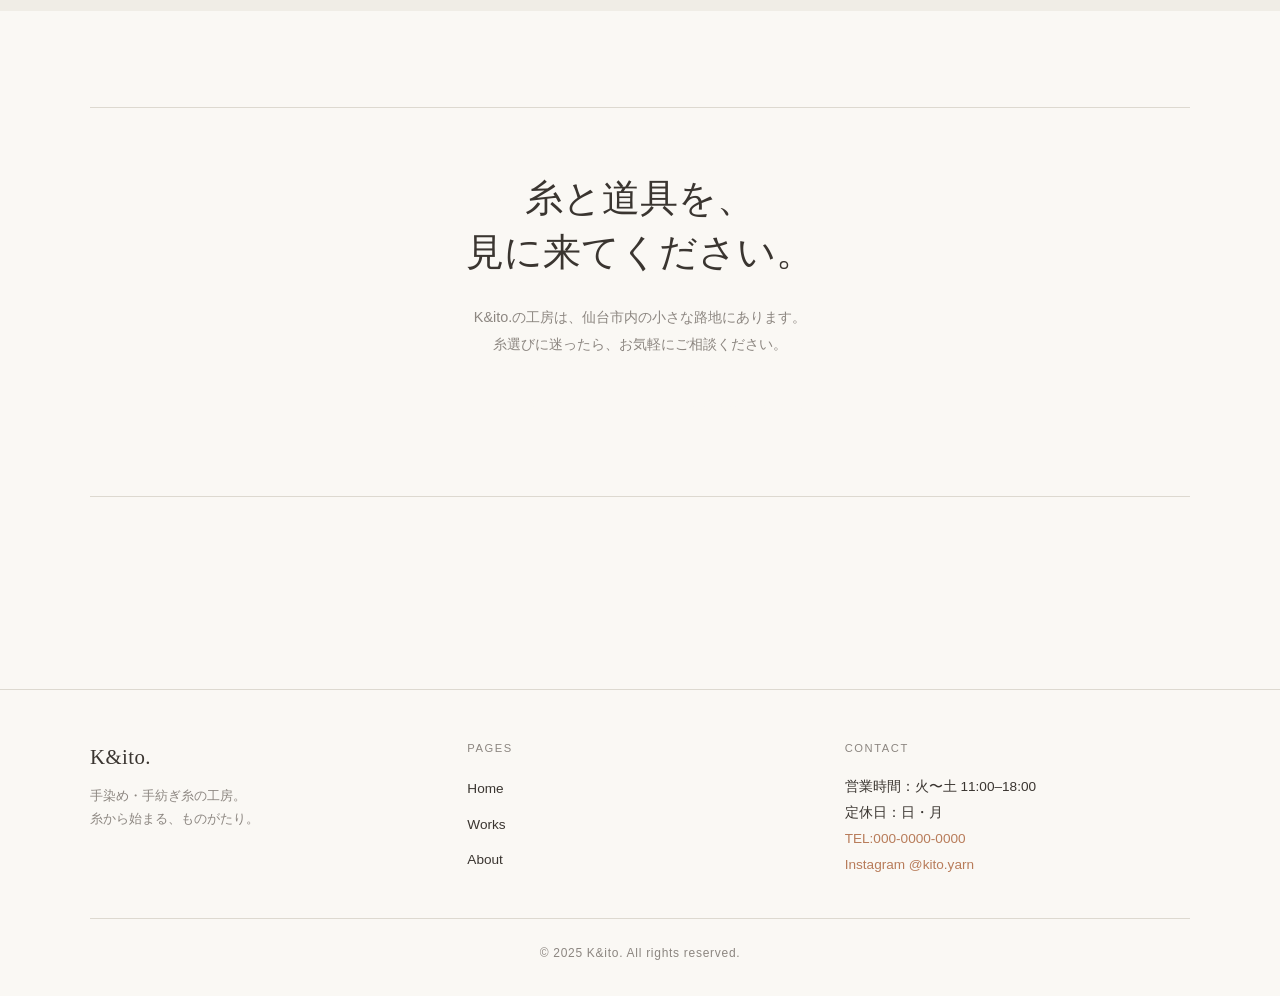
==== commit 8a69b6ee: "Add files via upload" ====
--- a/index.html
+++ b/index.html
@@ -10,14 +10,14 @@
   <meta name="keywords" content="手染め糸, 手紡ぎ糸, 毛糸, 草木染め, 染色体験, 糸紡ぎ体験, ワークショップ, 仙台, 工房">
   <meta name="author" content="K&amp;ito.">
   <meta name="robots" content="index, follow">
-  <link rel="canonical" href="https://ユーザー名.github.io/kito/index.html">
+  <link rel="canonical" href="https://Ikoma-es335.github.io/kito/index.html">
 
   <!-- ===== OGP（SNSシェア用） ===== -->
   <meta property="og:type" content="website">
   <meta property="og:title" content="K&amp;ito. — 手染め・手紡ぎ糸の工房">
   <meta property="og:description" content="手染め・手紡ぎ糸を扱う小さな工房。染色体験・糸紡ぎ体験のワークショップも開催しています。">
-  <meta property="og:url" content="https://ユーザー名.github.io/kito/index.html">
-  <meta property="og:image" content="https://ユーザー名.github.io/kito/img/hero.jpg">
+  <meta property="og:url" content="https://Ikoma-es335.github.io/kito/index.html">
+  <meta property="og:image" content="https://Ikoma-es335.github.io/kito/img/hero.jpg">
   <meta property="og:site_name" content="K&amp;ito.">
   <meta property="og:locale" content="ja_JP">
 
@@ -25,7 +25,7 @@
   <meta name="twitter:card" content="summary_large_image">
   <meta name="twitter:title" content="K&amp;ito. — 手染め・手紡ぎ糸の工房">
   <meta name="twitter:description" content="手染め・手紡ぎ糸を扱う小さな工房。染色体験・糸紡ぎ体験のワークショップも開催しています。">
-  <meta name="twitter:image" content="https://ユーザー名.github.io/kito/img/hero.jpg">
+  <meta name="twitter:image" content="https://Ikoma-es335.github.io/kito/img/hero.jpg">
 
   <!-- ===== セキュリティ ===== -->
   <!-- XSS対策・クリックジャッキング対策 -->
@@ -235,7 +235,7 @@
           <p>
             営業時間：火〜土 11:00–18:00<br>
             定休日：日・月<br>
-            <a href="tel:000-0000-0000">000-0000-0000</a><br>
+            <a href="tel:000-0000-0000">TEL:000-0000-0000</a><br>
             <a href="https://instagram.com/" target="_blank" rel="noopener">Instagram @kito.yarn</a>
           </p>
         </div>
--- a/style.css
+++ b/style.css
@@ -14,6 +14,7 @@
   --color-muted:     #8C8680;
   --color-accent:    #B87C5A;
   --color-white:     #FFFFFF;
+  --color-button:    #4a3d35;
 
   --font-serif:      'Cormorant Garamond', Georgia, serif;
   --font-sans:       'Jost', sans-serif;
@@ -328,9 +329,9 @@
   letter-spacing: 0.12em;
   text-transform: uppercase;
   color: var(--color-bg);
-  background-color: var(--color-text);
+  background-color: var(color-button);
   padding: 0.85rem 2rem;
-  border: 1px solid var(--color-text);
+  border: 1px solid var(color-button);
   border-radius: var(--radius-sm);
   transition: background-color var(--transition), color var(--transition);
 }
@@ -342,7 +343,7 @@
 
 .btn-outline {
   background-color: transparent;
-  color: var(--color-text);
+  color: var(color-button);
 }
 
 .btn-outline:hover {
@@ -456,7 +457,7 @@
   right: 1.5rem;
   width: 44px;
   height: 44px;
-  background-color: var(--color-text);
+  background-color: var(--color-button);
   color: var(--color-bg);
   border: none;
   border-radius: 50%;
@@ -1306,7 +1307,7 @@
 }
 
 .cal-cell--today .cal-num {
-  background-color: var(--color-text);
+  background-color: var(--color-button);
   color: var(--color-bg);
   border-radius: 50%;
   width: 24px;
